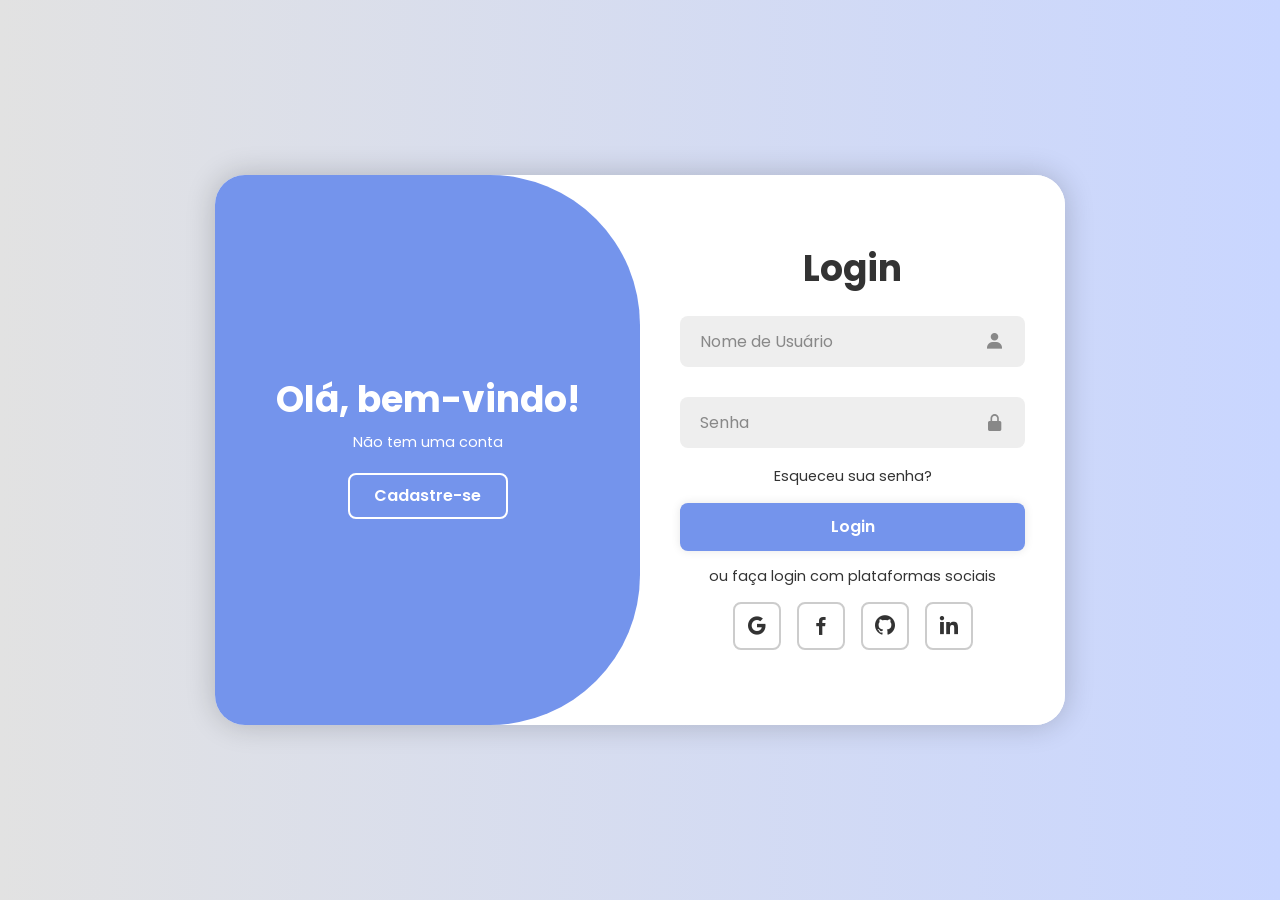
==== welcome.html @ 6e1d192f "create welcome page" ====
<!DOCTYPE html>
<html lang="pt-BR">
<head>
    <meta charset="UTF-8">
    <meta name="viewport" content="width=device-width, initial-scale=1.0">
    <title>Boas-vindas</title>
    <link rel="stylesheet" href="/css/style.css">
</head>
<body>
    <div class="container2">
        <h1 id="welcome"></h1>
        <p id="token-info"></p>
        <button onclick="logout()" class="btn">Sair</button>
    </div>

    <script>
        const email = localStorage.getItem('email');
        const expiracao = localStorage.getItem('expiracao');

        if (!email || !expiracao) {
            window.location.href = '/index.html';
        }

        document.getElementById('welcome').innerText = `Seja bem-vindo(a), ${email}!`;
        document.getElementById('token-info').innerText = `Seu token expira em ${expiracao}`;

        function logout() {
            localStorage.clear();
            window.location.href = '/index.html';
        }
    </script>
</body>
</html>
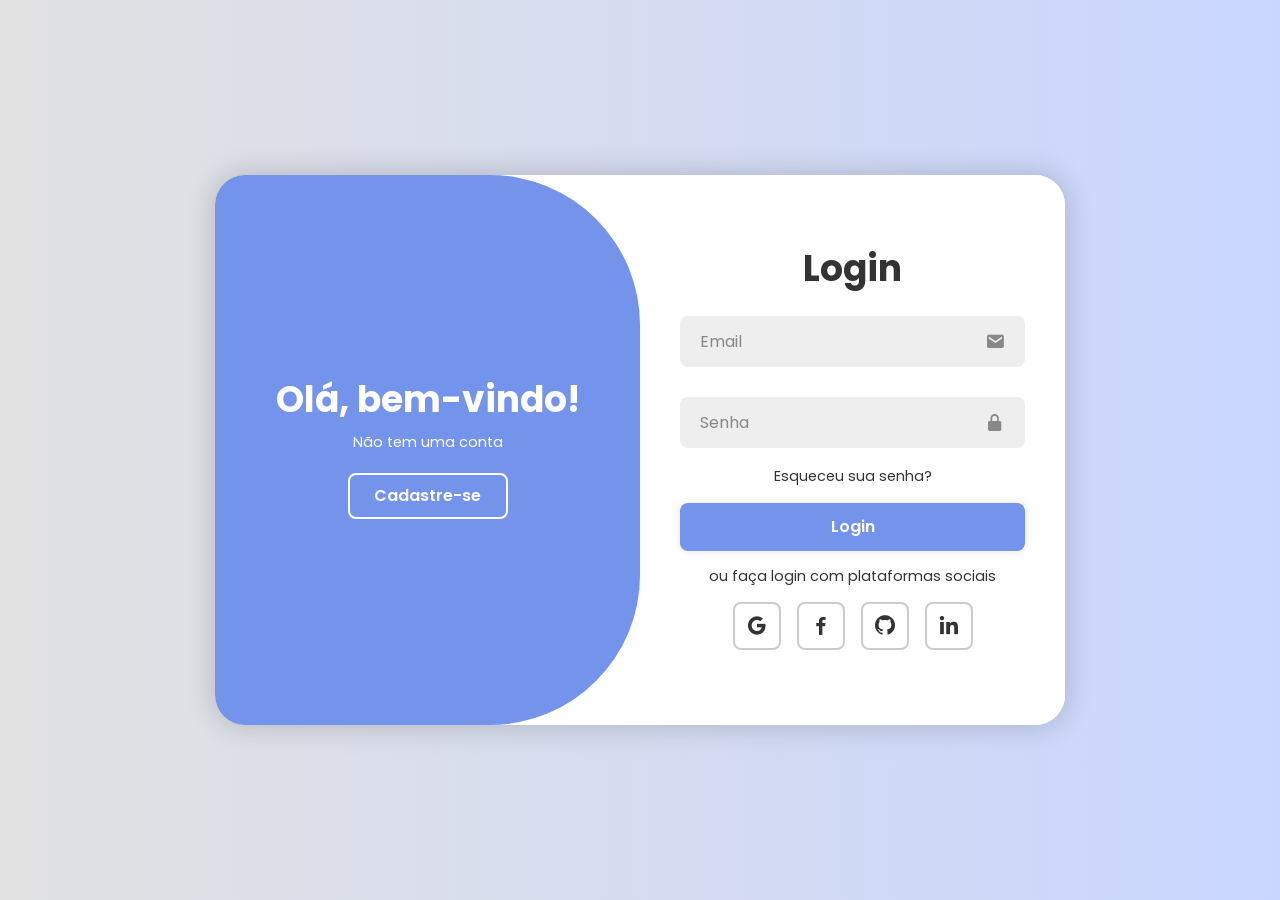
==== commit 6fa22322: "return data expiration adjusting" ====
--- a/welcome.html
+++ b/welcome.html
@@ -1,33 +1,52 @@
 <!DOCTYPE html>
 <html lang="pt-BR">
-<head>
-    <meta charset="UTF-8">
-    <meta name="viewport" content="width=device-width, initial-scale=1.0">
+  <head>
+    <meta charset="UTF-8" />
+    <meta name="viewport" content="width=device-width, initial-scale=1.0" />
     <title>Boas-vindas</title>
-    <link rel="stylesheet" href="/css/style.css">
-</head>
-<body>
+    <link rel="stylesheet" href="/css/style.css" />
+  </head>
+  <body>
     <div class="container2">
-        <h1 id="welcome"></h1>
-        <p id="token-info"></p>
-        <button onclick="logout()" class="btn">Sair</button>
+      <h1 id="welcome"></h1>
+      <p id="token-info"></p>
+      <button onclick="logout()" class="btn">Sair</button>
     </div>
 
     <script>
-        const email = localStorage.getItem('email');
-        const expiracao = localStorage.getItem('expiracao');
+      const expiracaoISO = localStorage.getItem("expiracao");
 
-        if (!email || !expiracao) {
-            window.location.href = '/index.html';
-        }
+      function formatarData(dataISO) {
+        const data = new Date(dataISO);
+        const dia = String(data.getDate()).padStart(2, "0");
+        const mes = String(data.getMonth() + 1).padStart(2, "0");
+        const ano = data.getFullYear();
+        const horas = String(data.getHours()).padStart(2, "0");
+        const minutos = String(data.getMinutes()).padStart(2, "0");
 
-        document.getElementById('welcome').innerText = `Seja bem-vindo(a), ${email}!`;
-        document.getElementById('token-info').innerText = `Seu token expira em ${expiracao}`;
+        return `${dia}/${mes}/${ano} ${horas}:${minutos}`;
+      }
 
-        function logout() {
-            localStorage.clear();
-            window.location.href = '/index.html';
-        }
+      document.getElementById(
+        "token-info"
+      ).innerText = `Seu token expira em ${formatarData(expiracaoISO)}`;
+
+      const email = localStorage.getItem("email");
+      if (!email || !expiracao) {
+        window.location.href = "/index.html";
+      }
+
+      document.getElementById(
+        "welcome"
+      ).innerText = `Seja bem-vindo(a), ${email}!`;
+      document.getElementById(
+        "token-info"
+      ).innerText = `Seu token expira em ${formatarData(expiracaoISO)}`;
+
+      function logout() {
+        localStorage.clear();
+        window.location.href = "/index.html";
+      }
     </script>
-</body>
+  </body>
 </html>
--- a/css/style.css
+++ b/css/style.css
@@ -0,0 +1,264 @@
+@import url("https://fonts.googleapis.com/css2?family=Poppins:ital,wght@0,100;0,200;0,300;0,400;0,500;0,600;0,700;0,800;0,900;1,100;1,200;1,300;1,400;1,500;1,600;1,700;1,800;1,900&display=swap");
+
+* {
+  margin: 0;
+  padding: 0;
+  box-sizing: border-box;
+  font-family: "Poppins", sans-serif;
+}
+body {
+    display: flex;
+    justify-content: center;
+    align-items: center;
+    min-height: 100vh;
+    background: linear-gradient(90deg, #e2e2e2, #c9d6ff);
+  }
+  
+.container {
+  position: relative;
+  width: 850px;
+  height: 550px;
+  background: #fff;
+  border-radius: 30px;
+  box-shadow: 0 0 30px rgba(0, 0, 0, 0.2);
+  margin: 20px;
+  overflow: hidden;
+}
+
+.form-box {
+    position: absolute;
+    right: 0;
+    width: 50%;
+    height: 100%;
+    background: #fff;
+    display: flex;
+    align-items: center;
+    color: #333;
+    text-align: center;
+    padding: 40px;
+    z-index: 1;
+    transition: .6s ease-in-out 1.2s, visibility 0s 1s;
+}
+.container.active .form-box{
+    right: 50%;
+}
+.form-box.register{
+    visibility: hidden;
+}
+
+.container.active .form-box.register{
+    visibility: visible;
+}
+
+form{
+    width: 100%;
+}
+
+.container h1{
+    font-size: 36px;
+    margin: -10px 0;
+}
+
+.input-box{
+    position: relative;
+    margin: 30px 0;
+}
+
+.input-box input{
+    width: 100%;
+    padding: 13px 50px 13px 20px;
+    background: #eee;
+    border-radius: 8px;
+    border: none;
+    outline: none;
+    font-size: 16px;
+    color: #333;
+    font-weight: 500;
+}
+
+.input-box input::placeholder{
+    color: #888;
+    font-weight: 400;
+}
+
+.input-box i {
+    position: absolute;
+    right: 20px;
+    top: 50%;
+    transform: translateY(-50%);
+    font-size: 20px;
+    color: #888;
+}
+
+.forgot-link{
+    margin: -15px 0 15px;
+}
+.forgot-link a{
+    font-size: 14.5px;
+    color: #333;
+    text-decoration: none;
+}
+
+.btn{
+    width: 100%;
+    height: 48px;
+    background: #7494ec;
+    border-radius: 8px;
+    box-shadow: 0 0 10px rgba(0, 0, 0, .1);
+    border: none;
+    cursor: pointer;
+    font-size: 16px;
+    color: #fff;
+    font-weight: 600;
+}
+
+.container p{
+    font-size: 14.5px;
+    margin: 15px 0;
+}
+
+.social-icons{
+    display: flex;
+    justify-content: center;
+}
+.social-icons a {
+    display: inline-flex;
+    padding: 10px;
+    border: 2px solid #ccc;
+    border-radius: 8px;
+    font-size: 24px;
+    color: #333;
+    text-decoration: none;
+    margin: 0 8px;
+}
+.toggle-box{
+    position: absolute;
+    width: 100%;
+    height: 100%;
+}
+
+.toggle-box::before {
+    content: '';
+    position: absolute;
+    left: -250%;
+    width: 300%;
+    height: 100%;
+    background: #7494ec;
+    border-radius: 150px;
+    z-index: 2;
+    transition: 1.8s ease-in-out;
+  }
+  
+.container.active .toggle-box::before{
+    left: 50%;
+}
+.toggle-panel{
+    position: absolute;
+    width: 50%;
+    height: 100%;
+    color: #fff;
+    display: flex;
+    flex-direction: column;
+    justify-content: center;
+    align-items: center;
+    z-index: 2;
+    transition: .6s ease-in-out;
+
+}
+.toggle-panel.toggle-left{
+    left: 0;
+    transition-delay: 1.2s;
+
+}
+.container.active .toggle-panel.toggle-left{
+    left: -50%;
+    transition-delay: .6s;
+}
+.toggle-panel.toggle-right{
+right: -50%;
+transition-delay: .6s;
+
+}
+.container.active .toggle-panel.toggle-right{
+    right: 0;
+    transition-delay: 1.2s;
+}
+.toggle-panel P{
+    margin-bottom: 20px;
+}
+.toggle-panel .btn{
+    width: 160px;
+    height: 46px;
+    background: transparent;
+    border: 2px solid #fff;
+    box-shadow: none;
+}
+
+@media screen and (max-width: 650px) { 
+    .container{
+        margin: 0;
+        height: 100vh ;
+        border-radius: 0px;
+    }
+    .container h1 {
+        font-size: 36px;
+        margin: -10px 0;
+        text-align: center;
+    }
+    .form-box{
+        bottom: 0;
+        width: 100%;
+        height: 70%;
+    }
+    .container.active .form-box{
+        right: 0;
+        bottom: 30%;
+    }
+
+    .toggle-box::before{
+        left: 0;
+        top: -270%;
+        width: 100%;
+        height: 300%;
+        border-radius: 20vw;
+    }
+    .container.active .toggle-box::before{
+        left: 0;
+        top: 70%;
+    }
+    .toggle-panel {
+        width: 100%;
+        height: 30%;
+    }
+
+    .toggle-panel.toggle-left{
+        top: 0;
+    }
+
+    .container.active .toggle-panel.toggle-left{
+        left: 0;
+        top: -30%;
+    }
+
+    .toggle-panel.toggle-left{
+        top: 0;
+        bottom: -30%;
+    }
+    .container.active .toggle-panel.toggle-right{
+        bottom: 0;
+    }
+    .toggle-panel.toggle-right {
+        bottom: 0;
+        right: -100%;
+        transition-delay: .6s;
+    }
+
+}
+@media screen and (max-width: 400px) {
+    .form-box{
+        padding: 20px;
+    }
+    .toggle-panel{
+        font-size: 30px;
+    }
+}
